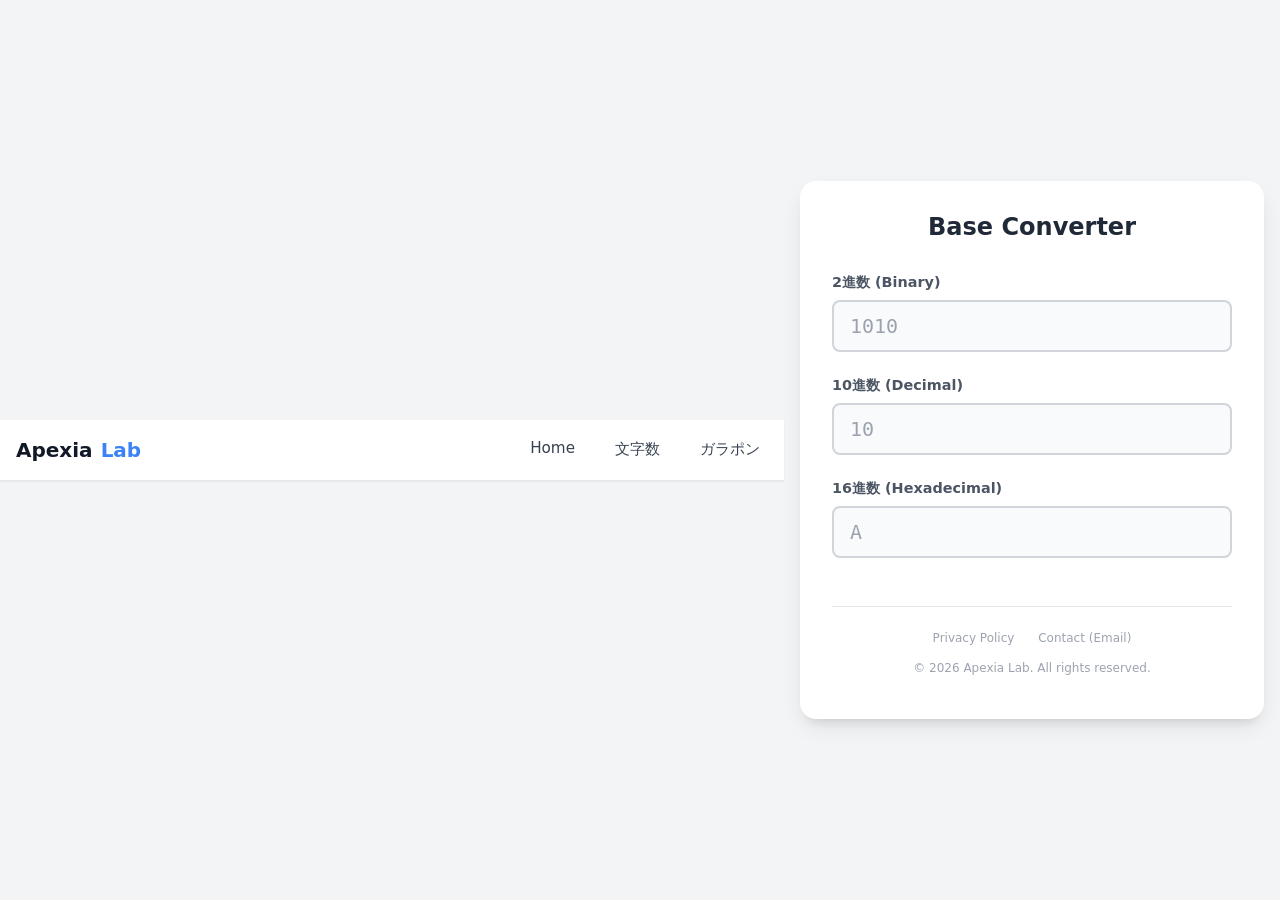
==== base-converter/index.html @ 541784c3 "feat: Add Base Converter tool" ====
<!DOCTYPE html>
<html lang="ja">

<head>
    <meta charset="UTF-8">
    <meta name="viewport" content="width=device-width, initial-scale=1.0">
    <title>Base Converter | Apexia Lab</title>
    <meta name="description"
        content="Simple real-time base converter. Convert between Binary, Decimal, and Hexadecimal instantly.">

    <!-- OGP Tags -->
    <meta property="og:title" content="Base Converter | Apexia Lab">
    <meta property="og:description"
        content="Simple real-time base converter. Convert between Binary, Decimal, and Hexadecimal instantly.">
    <meta property="og:type" content="article">
    <meta property="og:url" content="https://apexia-labs.com/base-converter/">
    <meta property="og:image" content="https://apexia-labs.com/assets/ogp-default.png">
    <meta property="og:site_name" content="Apexia Lab">
    <meta property="og:locale" content="ja_JP">

    <!-- Twitter Card -->
    <meta name="twitter:card" content="summary">
    <meta name="twitter:title" content="Base Converter | Apexia Lab">
    <meta name="twitter:description" content="Simple real-time base converter.">

    <link rel="stylesheet" href="style.css">
</head>

<body>
    <div class="converter-container">
        <h1>Base Converter</h1>

        <div class="input-group">
            <label for="binary">2進数 (Binary)</label>
            <input type="text" id="binary" placeholder="1010" autocomplete="off">
        </div>

        <div class="input-group">
            <label for="decimal">10進数 (Decimal)</label>
            <input type="text" id="decimal" placeholder="10" autocomplete="off">
        </div>

        <div class="input-group">
            <label for="hex">16進数 (Hexadecimal)</label>
            <input type="text" id="hex" placeholder="A" autocomplete="off">
        </div>

        <footer>
            <div style="margin-bottom: 1rem;">
                <a href="/privacy/" style="color: inherit; margin: 0 10px; text-decoration: none;">Privacy Policy</a>
                <a href="mailto:contact@apexia-labs.com"
                    style="color: inherit; margin: 0 10px; text-decoration: none;">Contact (Email)</a>
            </div>
            <p>&copy; 2026 Apexia Lab. All rights reserved.</p>
        </footer>
    </div>

    <script src="/assets/js/global-nav.js"></script>
    <script src="script.js"></script>
</body>

</html>
---- base-converter/style.css ----
:root {
    --primary-color: #3b82f6;
    --text-color: #1f2937;
    --bg-color: #f3f4f6;
    --card-bg: #ffffff;
    --input-bg: #f9fafb;
    --input-border: #d1d5db;
    --input-focus: #3b82f6;
}

body {
    font-family: 'Inter', system-ui, -apple-system, sans-serif;
    background-color: var(--bg-color);
    color: var(--text-color);
    margin: 0;
    padding: 0;
    min-height: 100vh;
    display: flex;
    justify-content: center;
    align-items: center;
}

.converter-container {
    background: var(--card-bg);
    width: 100%;
    max-width: 400px;
    padding: 2rem;
    border-radius: 16px;
    box-shadow: 0 10px 25px -5px rgba(0, 0, 0, 0.1), 0 8px 10px -6px rgba(0, 0, 0, 0.1);
    margin: 1rem;
}

h1 {
    text-align: center;
    font-size: 1.5rem;
    margin-top: 0;
    margin-bottom: 2rem;
    color: var(--text-color);
}

.input-group {
    margin-bottom: 1.5rem;
}

label {
    display: block;
    margin-bottom: 0.5rem;
    font-weight: 600;
    font-size: 0.9rem;
    color: #4b5563;
}

input {
    width: 100%;
    padding: 0.75rem 1rem;
    font-size: 1.25rem;
    font-family: 'Roboto Mono', monospace;
    color: var(--text-color);
    background-color: var(--input-bg);
    border: 2px solid var(--input-border);
    border-radius: 8px;
    box-sizing: border-box;
    transition: all 0.2s ease;
}

input:focus {
    outline: none;
    border-color: var(--input-focus);
    box-shadow: 0 0 0 3px rgba(59, 130, 246, 0.1);
}

input::placeholder {
    color: #9ca3af;
}

footer {
    margin-top: 3rem;
    text-align: center;
    font-size: 0.75rem;
    color: #9ca3af;
    border-top: 1px solid #e5e7eb;
    padding-top: 1.5rem;
}

@media (max-width: 640px) {
    .converter-container {
        padding: 1.5rem;
        box-shadow: none;
        background-color: transparent;
    }
    
    input {
        font-size: 1.1rem;
    }
}
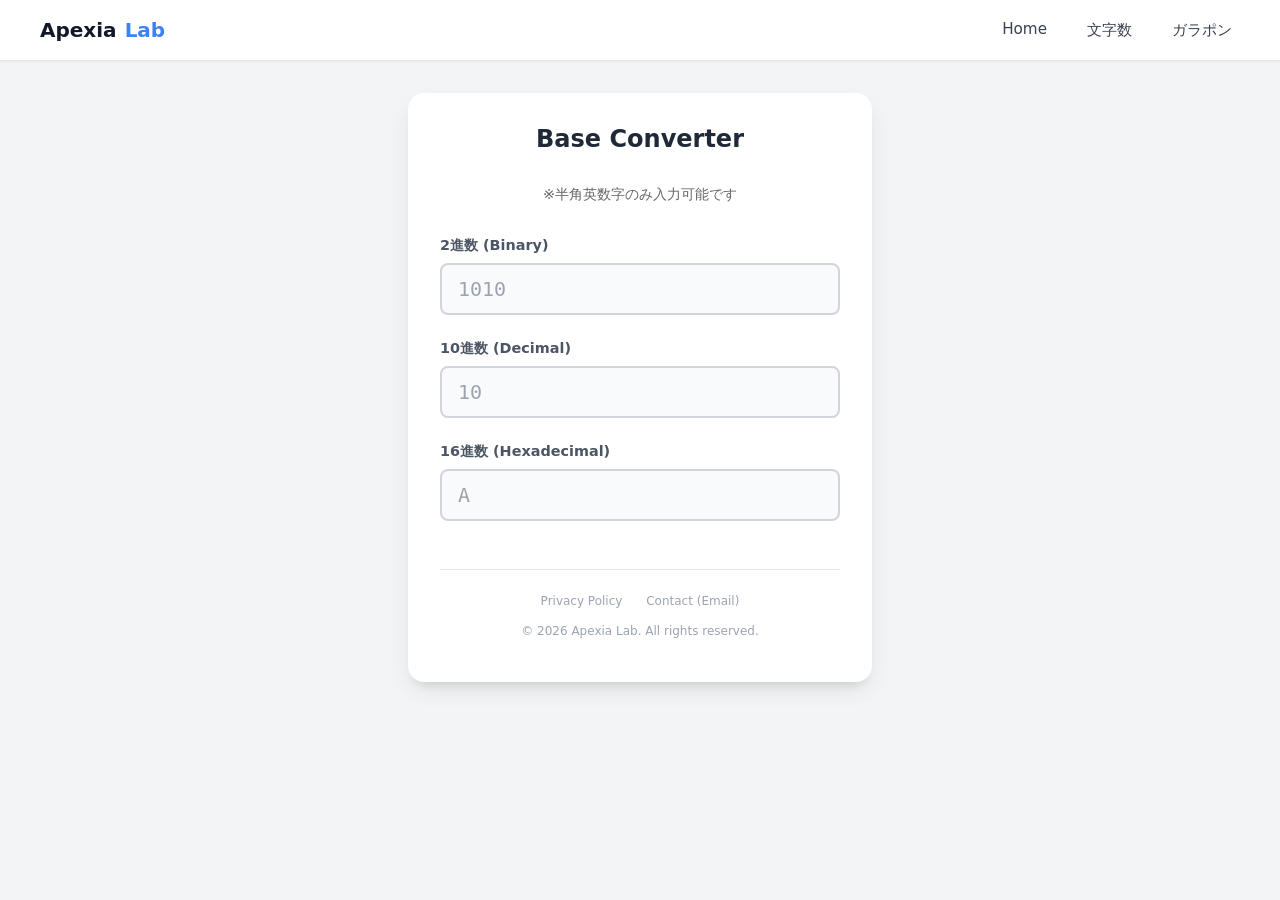
==== commit 75c2a07a: "fix: Fix Base Converter layout and add input note" ====
--- a/base-converter/index.html
+++ b/base-converter/index.html
@@ -29,6 +29,7 @@
 <body>
     <div class="converter-container">
         <h1>Base Converter</h1>
+        <p style="text-align:center; color:#666; font-size:0.9rem; margin-bottom: 2rem;">※半角英数字のみ入力可能です</p>
 
         <div class="input-group">
             <label for="binary">2進数 (Binary)</label>
--- a/base-converter/style.css
+++ b/base-converter/style.css
@@ -15,9 +15,6 @@
     margin: 0;
     padding: 0;
     min-height: 100vh;
-    display: flex;
-    justify-content: center;
-    align-items: center;
 }
 
 .converter-container {
@@ -27,7 +24,7 @@
     padding: 2rem;
     border-radius: 16px;
     box-shadow: 0 10px 25px -5px rgba(0, 0, 0, 0.1), 0 8px 10px -6px rgba(0, 0, 0, 0.1);
-    margin: 1rem;
+    margin: 2rem auto;
 }
 
 h1 {
@@ -88,8 +85,8 @@
         box-shadow: none;
         background-color: transparent;
     }
-    
+
     input {
         font-size: 1.1rem;
     }
-}
+}
